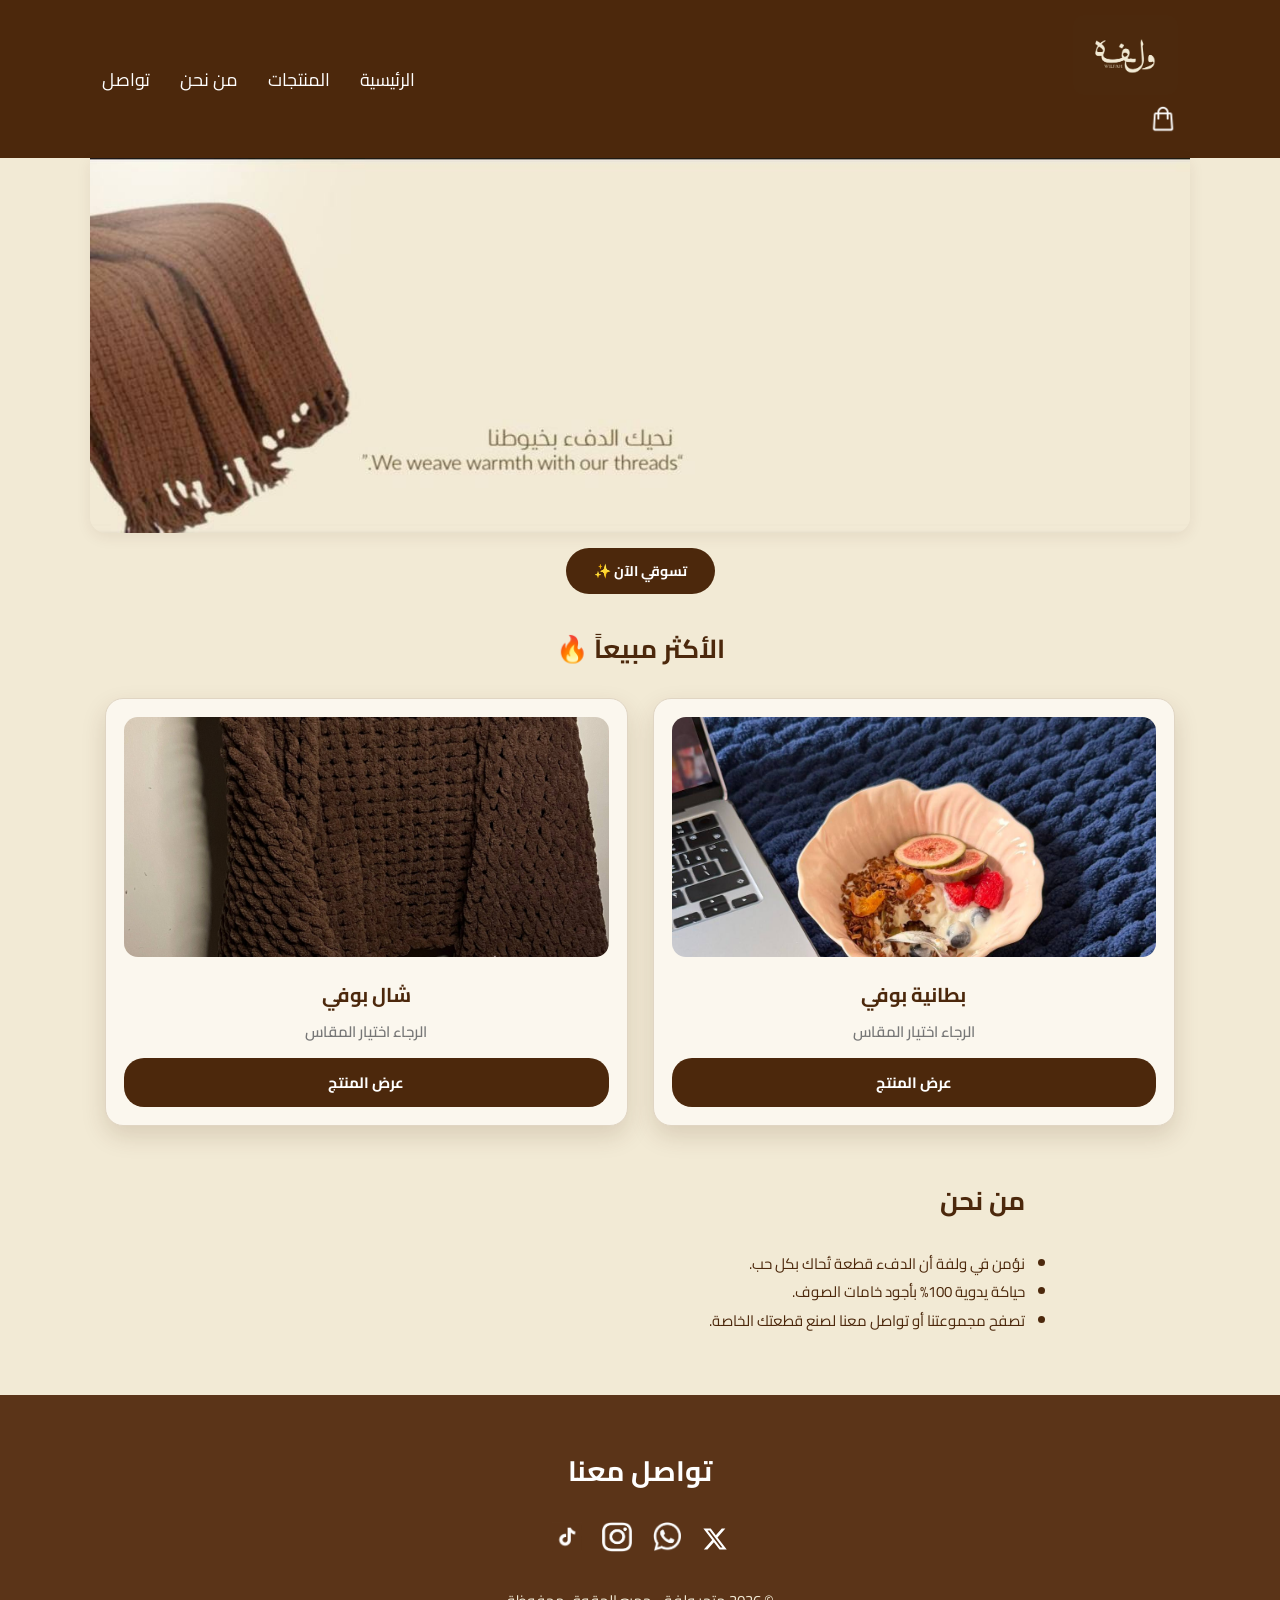
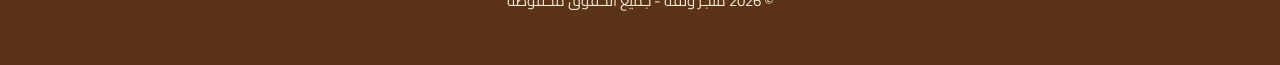
==== index.html @ d5dee1ca "Fix HTML encoding issues in index.html" ====
<!DOCTYPE html>
<html lang="ar" dir="rtl">

<head>
    <meta charset="UTF-8">
    <meta name="viewport" content="width=device-width, initial-scale=1.0">
    <title>ولفة | الصفحة الرئيسية</title>
    
    <link rel="stylesheet" href="https://cdnjs.cloudflare.com/ajax/libs/font-awesome/6.5.1/css/all.min.css">
    <link rel="stylesheet" href="wilfah.css">
    <link href="https://fonts.googleapis.com/css2?family=Cairo:wght@300;400;600;700&display=swap" rel="stylesheet">

    <style>
        * {
            box-sizing: border-box;
        }

        body {
            font-family: 'Cairo', sans-serif;
            margin: 0;
            padding: 0;
            background-color: #f2ead5; /* خلفية البيج الدافي الأصلي للمتجر */
        }

        /* تنسيق القسم الترحيبي بالصورة */
        .hero-section {
            width: 100%;
            margin-bottom: 25px;
            text-align: center;
        }

        .hero-img {
            width: 100%;
            max-width: 1100px;
            height: auto;
            display: block;
            margin: 0 auto;
            border-radius: 0 0 16px 16px;
            box-shadow: 0 4px 15px rgba(76, 40, 12, 0.08);
        }

        .hero-action {
            margin-top: 15px;
        }

        .btn-shop-now {
            display: inline-block;
            background-color: #4c280c;
            color: #ffffff;
            padding: 10px 28px;
            border-radius: 25px;
            text-decoration: none;
            font-weight: bold;
            font-size: 14px;
            transition: transform 0.2s, background-color 0.2s;
        }

        .btn-shop-now:hover {
            background-color: #351c08;
            transform: translateY(-2px);
        }

        .products-section {
            max-width: 1100px;
            margin: 30px auto;
            padding: 0 15px;
            text-align: center;
        }

        .products-section h2 {
            color: #4c280c;
            font-size: 26px;
            margin-bottom: 25px;
        }

        /* شبكة المنتجات لتعرض منتجين بجانب بعض */
        .products-grid {
            display: grid;
            grid-template-columns: repeat(2, 1fr);
            gap: 12px;
            justify-content: center;
        }

        /* تعديل بطاقة المنتج بظل واضح ولون خلفية متباين */
        .product-card {
            background-color: #fbf7ee;
            border: 1px solid #e0d5c3;
            border-radius: 18px;
            padding: 12px;
            display: flex;
            flex-direction: column;
            align-items: center;
            box-shadow: 0 10px 25px rgba(76, 40, 12, 0.15);
            transition: transform 0.3s ease, box-shadow 0.3s ease;
        }

        .product-card:hover {
            transform: translateY(-5px);
            box-shadow: 0 15px 32px rgba(76, 40, 12, 0.22);
        }

        .product-card-link {
            width: 100%;
            display: block;
        }

        .product-card img {
            width: 100%;
            height: 160px;
            object-fit: cover;
            border-radius: 14px;
            background-color: #f2ead5;
        }

        .product-card h3 {
            color: #4c280c;
            margin: 10px 0 4px 0;
            font-size: 16px;
        }

        .product-card .price {
            color: #777;
            font-size: 13px;
            margin-bottom: 12px;
            font-weight: 600;
        }

        .btn-view-product {
            display: block;
            width: 100%;
            background-color: #4c280c;
            color: #ffffff;
            text-decoration: none;
            padding: 8px 0;
            border-radius: 20px;
            font-weight: bold;
            font-size: 13px;
            text-align: center;
            transition: background-color 0.2s;
        }

        .btn-view-product:hover {
            background-color: #351c08;
        }

        @media (min-width: 768px) {
            .products-grid {
                gap: 25px;
            }
            .product-card {
                padding: 18px;
            }
            .product-card img {
                height: 240px;
            }
            .product-card h3 {
                font-size: 20px;
            }
            .product-card .price {
                font-size: 15px;
            }
            .btn-view-product {
                padding: 10px 0;
                font-size: 15px;
            }
        }
    </style>
</head>

<body>

<header>
    <nav>
        <div class="header-top">
            <div class="logo">
                <a href="index.html">
                    <img src="wilfah%20logo.jpg" alt="ولفة">
                </a>
            </div>

            <a href="cart.html" class="cart-btn">
                <img src="./cart1.png" alt="سلة التسوق">
            </a>
        </div>

        <ul>
            <li><a href="index.html">الرئيسية</a></li>
            <li><a href="products.html">المنتجات</a></li>
            <li><a href="#about">من نحن</a></li>
            <li><a href="#contact">تواصل</a></li>
        </ul>
    </nav>
</header>

<main>
    <!-- القسم الترحيبي -->
    <section class="hero-section">
        <img src="hedar%20wilfah.jpg" alt="نحيك الدفء بخيوطنا" class="hero-img">
        <div class="hero-action">
            <a href="products.html" class="btn-shop-now">تسوقي الآن ✨</a>
        </div>
    </section>

    <!-- قسم الأكثر مبيعاً -->
    <section class="products-section">
        <h2>الأكثر مبيعاً 🔥</h2>

        <div class="products-grid">
            
            <!-- المنتج الأول: بطانية بوفي -->
            <div class="product-card">
                <a href="product.html?id=blanket" class="product-card-link">
                    <img src="blanket.jpg" alt="بطانية بوفي" onerror="this.src='wilfah%20logo.jpg'">
                </a>
                <h3>بطانية بوفي</h3>
                <p class="price">الرجاء اختيار المقاس</p>
                <a href="product-details.html?id=blanket" class="btn-view-product">عرض المنتج</a>
            </div>

            <!-- المنتج الثاني: شال بوفي -->
            <div class="product-card">
                <a href="product.html?id=shawl" class="product-card-link">
                    <img src="shawl.jpg" alt="شال بوفي" onerror="this.src='wilfah%20logo.jpg'">
                </a>
                <h3>شال بوفي</h3>
                <p class="price">الرجاء اختيار المقاس</p>
                <a href="product-details.html?id=shawl" class="btn-view-product">عرض المنتج</a>
            </div>

        </div>
    </section>

    <!-- قسم من نحن -->
    <section id="about" class="products-section" style="text-align: right; max-width: 800px; margin-top: 50px;">
        <h2>من نحن</h2>
        <ul style="line-height: 1.9; color: #4c280c; font-size: 15px;">
            <li>نؤمن في ولفة أن الدفء قطعة تُحاك بكل حب.</li>
            <li>حياكة يدوية 100% بأجود خامات الصوف.</li>
            <li>تصفح مجموعتنا أو تواصل معنا لصنع قطعتك الخاصة.</li>
        </ul>
    </section>
</main>

<footer id="contact">
    <h3>تواصل معنا</h3>
    <a href="https://x.com/Wilfahsa" class="footer-link" target="_blank" aria-label="X Twitter">
        <svg xmlns="http://www.w3.org/2000/svg" width="26" height="26" viewBox="0 0 24 24" fill="white">
            <path d="M18.244 2.25h3.308l-7.227 8.26 8.502 11.24H16.17l-5.214-6.817L4.99 21.75H1.68l7.73-8.835L1.254 2.25H8.08l4.713 6.231zm-1.161 17.52h1.833L7.084 4.126H5.117z"/>
        </svg>
    </a>
    <a href="https://wa.me/966561565969" class="footer-link" target="_blank">
        <img src="whatsapp.PNG" alt="WhatsApp">
    </a>
    <a href="https://www.instagram.com/wilfahsa" class="footer-link" target="_blank">
        <img src="insta.PNG" alt="Instagram">
    </a>
    <a href="https://www.tiktok.com/@wilfah.sa?_r=1&_t=ZS-99pu411m3y3" class="footer-link" target="_blank">
        <img src="tiktok.PNG" alt="tiktok">
    </a>
    <p>©️ 2026 متجر ولفة - جميع الحقوق محفوظة</p>
</footer>

</body>
</html>
---- wilfah.css ----
Html {
    scroll-behavior: smooth;
}

* {
    margin: 0;
    padding: 0;
    box-sizing: border-box;
    font-family: 'Cairo', sans-serif;
}

body {
    background: #f2ead5;
    color: #4c280c;
}


/* =================================
   HEADER
================================= */

header {
    background: #4c280c;
    padding: 15px 8%;
}

nav {
    display: flex;
    justify-content: space-between;
    align-items: center;
}

.logo img {
    height: 80px;
    border-radius: 10px;
}

nav ul {
    display: flex;
    list-style: none;
    gap: 30px;
}

nav ul li a {
    text-decoration: none;
    color: white;
    font-size: 18px;
    transition: 0.3s;
}

nav ul li a:hover {
    color: #e7c7a3;
}


/* =================================
   CART BUTTON
================================= */

.cart-btn {
    background: transparent;
    padding: 0;
    border-radius: 0;
}

.cart-btn img {
    width: 30px;
    height: 30px;
}


/* =================================
   HERO
================================= */

.hero {
    display: flex;
    justify-content: space-between;
    align-items: center;
    padding: 80px 8%;
}

.text {
    width: 50%;
}

.text h1 {
    font-size: 50px;
    margin-bottom: 20px;
}

.text p {
    font-size: 20px;
    line-height: 2;
    margin-bottom: 25px;
    font-weight: bold;
}

.hero-btn {
    display: inline-block;
    background: #5b3418;
    color: white;
    text-decoration: none;
    font-weight: bold;
    padding: 15px 30px;
    border-radius: 35px;
    box-shadow: 0 8px 20px rgba(76, 40, 12, 0.22);
    transition: 0.3s;
}

.hero-btn:hover {
    opacity: 0.9;
}

.image {
    width: 40%;
    text-align: center;
}

.image img {
    width: 100%;
    max-width: 350px;
    border-radius: 20px;
    box-shadow: 0 12px 30px rgba(76, 40, 12, 0.20);
}


/* =================================
   PRODUCTS
================================= */

.products {
    padding: 70px 8%;
    text-align: center;
}

.products h2 {
    font-size: 40px;
    margin-bottom: 40px;
}

.cards {
    display: flex;
    justify-content: center;
    gap: 30px;
    flex-wrap: wrap;
}

.card-link {
    text-decoration: none;
    color: inherit;
    display: block;
}

.card {
    background: #fbf7ee;
    width: 280px;
    padding: 25px;
    border-radius: 20px;
    border: 1px solid #e0d5c3;
    /* ظل أعمق وأوضح لبروز كروت المنتجات */
    box-shadow: 0 12px 28px rgba(76, 40, 12, 0.14);
    transition: transform 0.3s ease, box-shadow 0.3s ease;
}

.card:hover {
    transform: translateY(-6px);
    box-shadow: 0 18px 36px rgba(76, 40, 12, 0.20);
}

.card img {
    width: 100%;
    height: 230px;
    object-fit: cover;
    border-radius: 15px;
    margin-bottom: 15px;
}

.card h3 {
    margin-bottom: 15px;
}

.card p {
    font-size: 22px;
    color: #8b5e3c;
    margin-bottom: 20px;
}

.card button {
    background: #5b3418;
    color: white;
    border: none;
    padding: 12px 25px;
    border-radius: 30px;
    cursor: pointer;
}

.product-details-btn {
    display: inline-block;
    background: #4c280c;
    color: white;
    text-decoration: none;
    padding: 10px 20px;
    border-radius: 8px;
    margin-top: 10px;
}


/* =================================
   ABOUT
================================= */

.about {
    padding: 80px 8%;
    background: #f2ead5;
    text-align: right;
}

.about h2 {
    font-size: 30px;
    color: #5b3418;
    margin-bottom: 20px;
    font-weight: bold;
}

.about p {
    max-width: 800px;
    margin: auto;
    font-size: 20px;
    line-height: 2;
    color: #4b2e19;
}

.about ul {
    width: fit-content;
    margin: 20px auto;
    text-align: right;
    line-height: 2.2;
    color: #4b2e19;
}


/* =================================
   FOOTER
================================= */

footer {
    background: #5b3418;
    color: white;
    text-align: center;
    width: 100%;
    padding: 50px 8%;
    margin-top: 60px;
}

footer h3 {
    font-size: 28px;
    margin-bottom: 25px;
    color: white;
}

footer .footer-link {
    display: inline-block;
    margin: 0 8px;
    text-decoration: none;
}

footer .footer-link img {
    width: 30px;
    height: 30px;
    object-fit: contain;
    transition: 0.3s;
}

footer .footer-link img:hover {
    transform: scale(1.15);
}

footer p {
    margin-top: 25px;
    font-size: 15px;
    color: #f2ead5 !important;
}

footer p,
footer p span,
footer p::first-letter {
    color: #f2ead5 !important;
}


/* =================================
   PRODUCT DETAILS
================================= */

.product-details {
    max-width: 1100px;
    margin: 60px auto;
    padding: 30px;
    display: flex;
    gap: 60px;
    align-items: center;
    background: #fbf7ee;
    border-radius: 20px;
    border: 1px solid #e0d5c3;
    box-shadow: 0 12px 28px rgba(76, 40, 12, 0.14);
}

.product-image {
    flex: 1;
    text-align: center;
}

.product-image img {
    width: 100%;
    max-width: 450px;
    height: 450px;
    object-fit: contain;
    border-radius: 20px;
}

.product-info {
    flex: 1;
}

.product-info h1 {
    color: #4c280c;
    font-size: 32px;
    margin-bottom: 20px;
}

.product-info p {
    font-size: 18px;
    line-height: 2;
    margin-bottom: 20px;
}

.product-info h2 {
    color: #4c280c;
    font-size: 28px;
    margin-bottom: 30px;
}

.product-option {
    margin-bottom: 25px;
}

.product-option label {
    display: block;
    margin-bottom: 10px;
    font-weight: 600;
}

.product-option select,
.product-option input {
    width: 100%;
    max-width: 300px;
    padding: 12px;
    border: 1px solid #d8cbb7;
    border-radius: 10px;
    background: #f5eedf;
    font-family: Cairo, sans-serif;
    font-size: 16px;
}

.product-option textarea {
    width: 100%;
    max-width: 500px;
    padding: 12px;
    border: 1px solid #d8cbb7;
    border-radius: 10px;
    background: #f5eedf;
    font-family: Cairo, sans-serif;
    font-size: 16px;
    resize: vertical;
}


/* =================================
   PRODUCT PAGE & CART CARDS
================================= */

.product-page {
    max-width: 1100px;
    margin: 60px auto;
    padding: 30px;
    display: grid;
    grid-template-columns: 1fr 1fr;
    gap: 60px;
    align-items: start;
}

/* كروت السلة */
.cart-card,
.cart-product,
.empty-cart {
    background: #fbf7ee !important;
    border: 1px solid #e0d5c3 !important;
    border-radius: 18px !important;
    box-shadow: 0 12px 28px rgba(76, 40, 12, 0.14) !important;
}

.product-image-box {
    text-align: center;
    display: flex;
    flex-direction: column;
    align-items: center;
    width: 100%;
}

.product-main-image {
    width: 100%;
    max-width: 500px;
    height: 500px;
    border-radius: 25px;
    object-fit: cover;
    box-shadow: 0 12px 28px rgba(76, 40, 12, 0.15);
}

.product-price {
    font-size: 28px;
    font-weight: 700;
    color: #4c280c;
    margin-bottom: 30px;
}


/* =================================
   CUSTOMIZATION
================================= */

.blanket-customization {
    margin-top: 30px;
}

.blanket-customization h3 {
    color: #4c280c;
    font-size: 24px;
    margin-bottom: 20px;
}

.custom-option {
    background: #f5eedf;
    padding: 18px;
    border-radius: 15px;
    margin-bottom: 15px;
    border: 1px solid #e0d5c3;
    box-shadow: 0 6px 16px rgba(76, 40, 12, 0.08);
}

.option-title {
    display: flex;
    justify-content: space-between;
    align-items: center;
    margin-bottom: 15px;
    font-weight: 600;
}


/* =================================
   QUANTITY
================================= */

.quantity-control {
    display: flex;
    align-items: center;
    gap: 12px;
}

.quantity-control button {
    width: 38px;
    height: 38px;
    border: none;
    border-radius: 10px;
    background: #4c280c;
    color: #f2ead5;
    font-size: 22px;
    cursor: pointer;
}

.quantity-control span {
    min-width: 30px;
    text-align: center;
    font-weight: 700;
}

.quantity-control input {
    width: 60px;
    text-align: center;
    padding: 8px;
    border: 1px solid #d8cbb7;
    border-radius: 8px;
    background: #f5eedf;
    font-family: "Cairo", sans-serif;
}


/* =================================
   LETTERS
================================= */

.letters-note {
    margin-top: 20px;
    padding-top: 15px;
    border-top: 1px solid #ded4c5;
}

.letters-note label {
    display: block;
    font-weight: 700;
    margin-bottom: 5px;
}

.letters-note p {
    font-size: 14px;
    margin-bottom: 10px;
}

.letters-note input {
    width: 100%;
    padding: 13px;
    border: 1px solid #d8cbb7;
    border-radius: 10px;
    background: #f5eedf;
    font-family: "Cairo", sans-serif;
}


/* =================================
   TOTAL PRICE & ADD TO CART
================================= */

.total-price {
    margin-top: 30px;
    padding: 20px;
    background: #f5eedf;
    border-radius: 15px;
    font-size: 20px;
    border: 1px solid #e0d5c3;
    box-shadow: 0 6px 16px rgba(76, 40, 12, 0.08);
}

.total-price strong {
    color: #4c280c;
    font-size: 25px;
}

.add-cart-btn {
    width: 100%;
    margin-top: 20px;
    padding: 16px;
    border: none;
    border-radius: 14px;
    background: #4c280c;
    color: #f2ead5;
    font-family: "Cairo", sans-serif;
    font-size: 18px;
    cursor: pointer;
    box-shadow: 0 8px 20px rgba(76, 40, 12, 0.20);
    transition: 0.3s;
}

.add-cart-btn:hover {
    opacity: 0.9;
}


/* =========================================
   معرض صور المنتج والتكبير
========================================= */

.product-thumbnails {
    display: flex;
    gap: 10px;
    margin-top: 12px;
    width: 100%;
    overflow-x: auto;
    padding-bottom: 5px;
}

.product-thumbnail {
    width: 75px;
    height: 75px;
    min-width: 75px;
    object-fit: cover;
    border-radius: 10px;
    cursor: pointer;
    border: 2px solid transparent;
    background: #f2ead5;
}

.product-thumbnail:hover,
.product-thumbnail.active {
    border-color: #4c280c;
}

.image-modal {
    display: none;
    position: fixed;
    z-index: 9999;
    inset: 0;
    background: rgba(0, 0, 0, 0.85);
    align-items: center;
    justify-content: center;
    padding: 20px;
}

.image-modal.active {
    display: flex;
}

.image-modal img {
    max-width: 90%;
    max-height: 85vh;
    object-fit: contain;
    border-radius: 12px;
}

.image-modal-close {
    position: absolute;
    top: 20px;
    right: 30px;
    color: white;
    font-size: 40px;
    cursor: pointer;
    z-index: 10001;
}

.image-modal-arrow {
    position: absolute;
    top: 50%;
    transform: translateY(-50%);
    width: 45px;
    height: 45px;
    border: none;
    border-radius: 50%;
    background: white;
    color: #4c280c;
    font-size: 25px;
    cursor: pointer;
    z-index: 10001;
}

.image-modal-prev { left: 25px; }
.image-modal-next { right: 25px; }


/* =================================
   GIFT DETAILS
================================= */

#gift-details {
    display: none;
    margin-top: 20px;
    padding-top: 20px;
    border-top: 1px solid #eee;
}

#gift-details.show {
    display: block;
}

.gift-form-grid {
    display: grid;
    grid-template-columns: 1fr 1fr;
    gap: 18px;
}

.gift-form-full {
    grid-column: 1 / -1;
}

.gift-message-box {
    background: #f5eedf;
    color: #4c280c;
    padding: 14px 16px;
    border-radius: 10px;
    margin-bottom: 20px;
    line-height: 1.8;
    border: 1px solid #e0d5c3;
}


/* =================================
   MOBILE RESPONSIVE (الشاشات الصغيرة)
================================= */

@media (max-width: 768px) {

    header {
        padding: 12px 5%;
    }

    nav {
        display: flex;
        flex-direction: column;
        gap: 12px;
    }

    .header-top {
        display: flex;
        justify-content: space-between;
        align-items: center;
        width: 100%;
    }

    nav ul {
        display: flex;
        flex-direction: row;
        justify-content: center;
        flex-wrap: wrap;
        gap: 15px;
        width: 100%;
    }

    nav ul li a {
        font-size: 15px;
    }

    .hero {
        flex-direction: column;
        text-align: center;
        padding: 40px 5%;
    }

    .text,
    .image {
        width: 100%;
    }

    .text h1 {
        font-size: 32px;
    }

    .image img {
        margin-top: 20px;
    }

    .products {
        padding: 40px 3%;
    }

    .products h2 {
        font-size: 28px;
        margin-bottom: 25px;
    }

    .cards {
        display: grid;
        grid-template-columns: repeat(2, 1fr);
        gap: 12px;
    }

    .card {
        width: 100%;
        padding: 12px;
        border-radius: 15px;
    }

    .card img {
        height: 140px;
        border-radius: 10px;
        margin-bottom: 10px;
    }

    .card h3 {
        font-size: 15px;
        margin-bottom: 8px;
    }

    .card p {
        font-size: 16px;
        margin-bottom: 12px;
    }

    .card button,
    .product-details-btn {
        padding: 8px 12px;
        font-size: 13px;
        border-radius: 20px;
        width: 100%;
    }

    .about {
        padding: 50px 5%;
        text-align: center;
    }

    footer {
        padding: 35px 15px;
        margin-top: 30px;
    }

    footer h3 {
        font-size: 22px;
    }

    .product-details,
    .product-page {
        grid-template-columns: 1fr;
        flex-direction: column;
        margin: 20px 10px;
        padding: 15px;
        gap: 25px;
    }

    .product-main-image,
    .product-image img {
        height: 280px;
    }

    .product-info h1 {
        font-size: 24px;
    }

    .gift-form-grid {
        grid-template-columns: 1fr;
        gap: 10px;
    }

    .gift-form-full {
        grid-column: auto;
    }

    .product-thumbnail {
        width: 60px;
        height: 60px;
        min-width: 60px;
    }

    .image-modal img {
        max-width: 95%;
        max-height: 75vh;
    }

    .image-modal-close {
        top: 10px;
        right: 15px;
        font-size: 35px;
    }

    .image-modal-arrow {
        width: 38px;
        height: 38px;
        font-size: 18px;
    }

    .image-modal-prev { left: 8px; }
    .image-modal-next { right: 8px; }
}
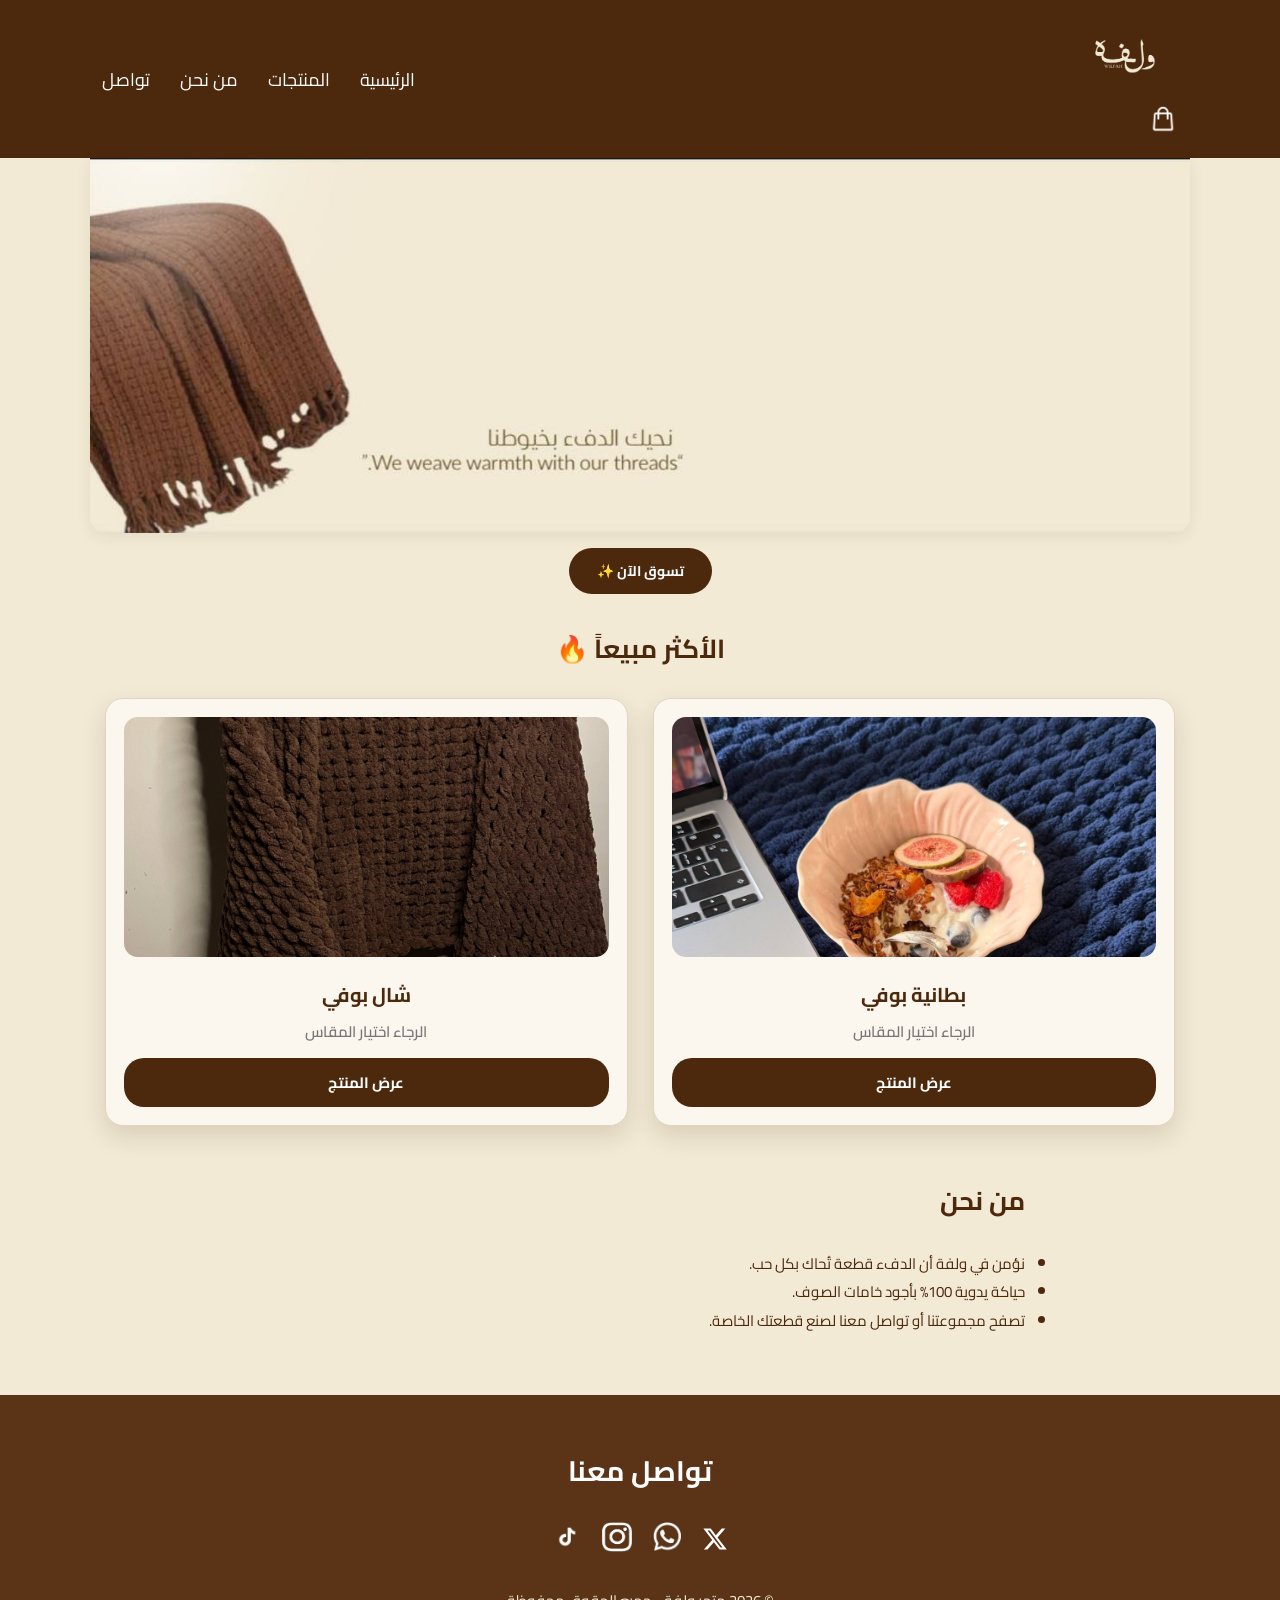
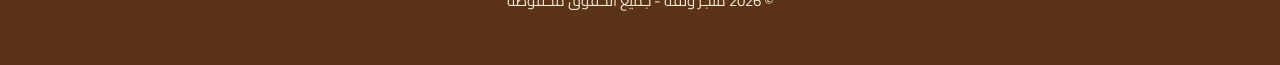
==== commit 39147390: "Update index.html" ====
--- a/index.html
+++ b/index.html
@@ -197,7 +197,7 @@
     <section class="hero-section">
         <img src="hedar%20wilfah.jpg" alt="نحيك الدفء بخيوطنا" class="hero-img">
         <div class="hero-action">
-            <a href="products.html" class="btn-shop-now">تسوقي الآن ✨</a>
+            <a href="products.html" class="btn-shop-now">تسوق الآن ✨</a>
         </div>
     </section>
 
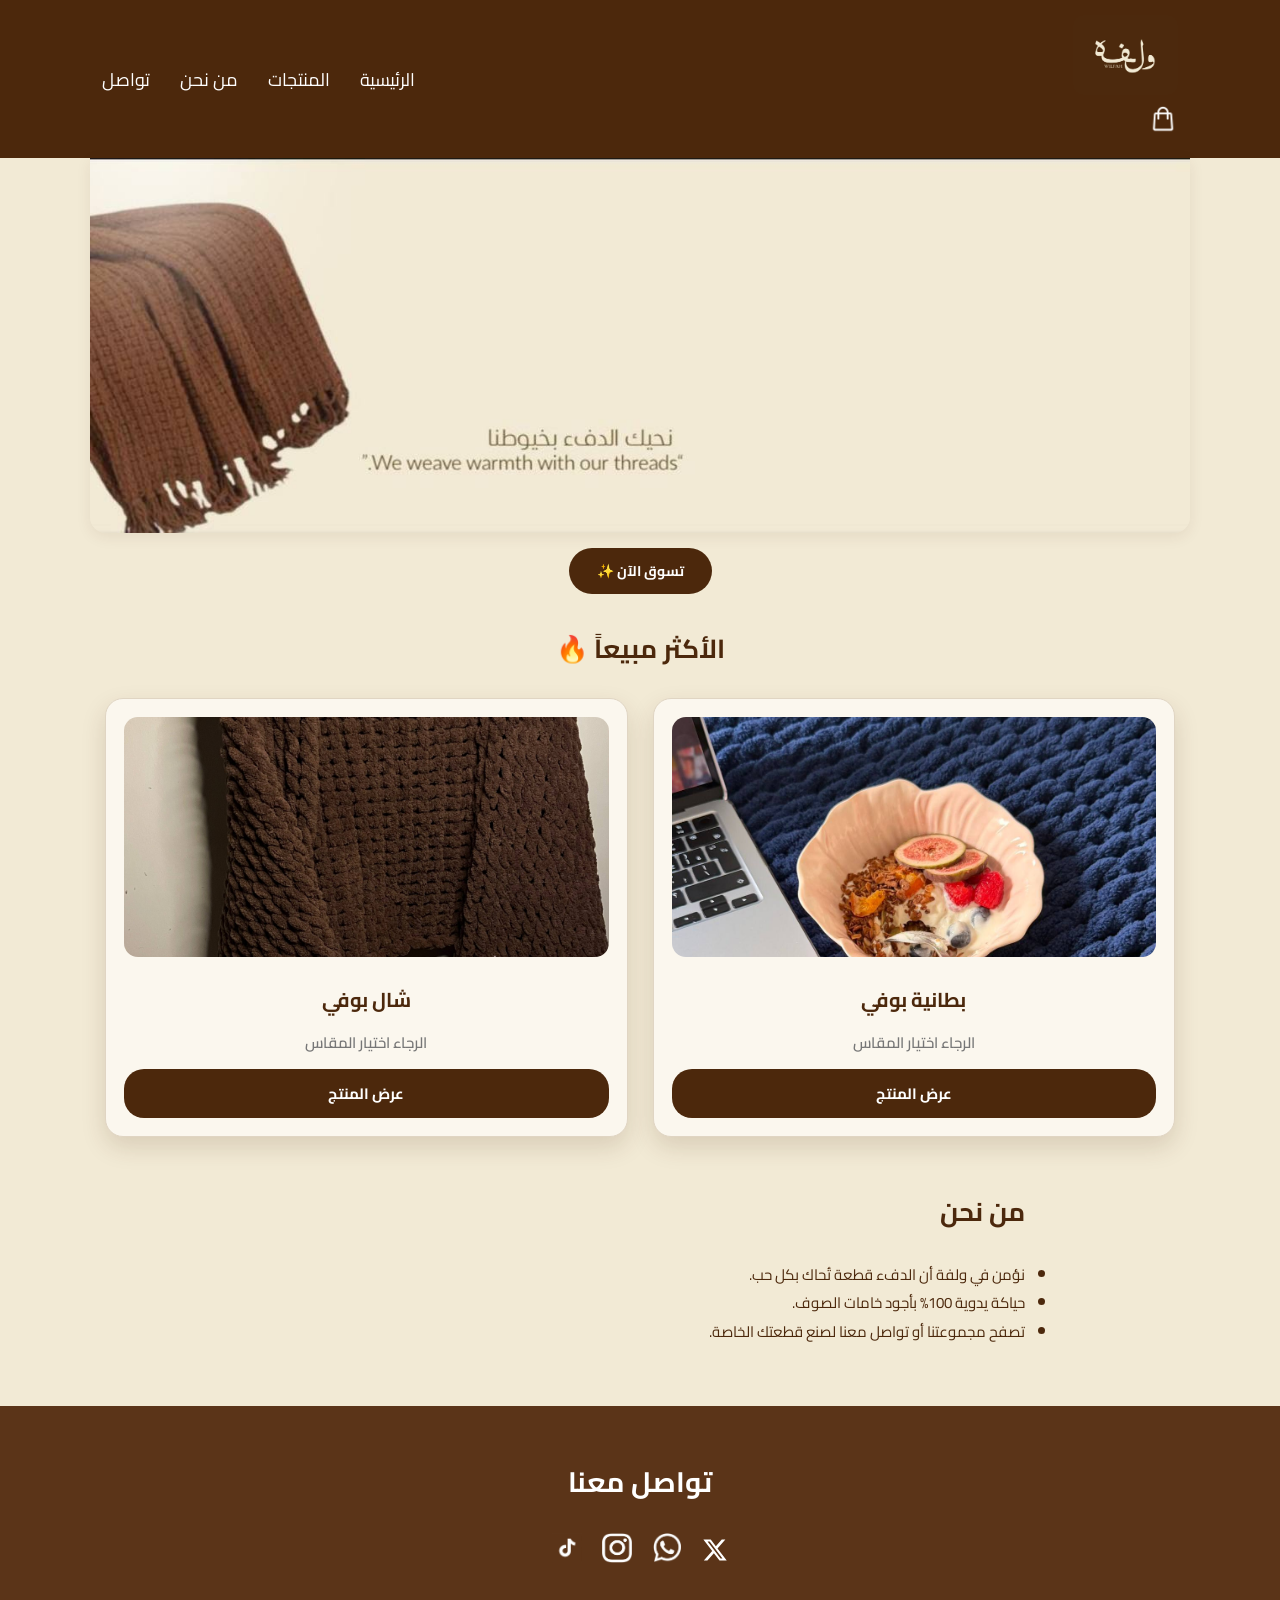
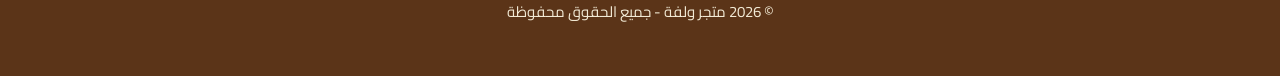
==== commit ca4f4e25: "Update index.html" ====
--- a/index.html
+++ b/index.html
@@ -2,6 +2,7 @@
 <html lang="ar" dir="rtl">
 
 <head>
+    <meta name="google-site-verification" content="kiUvC8_cwFcKUTEEatswpKgN4rVV8Y2f2ZMP5cYU7Mk" />
     <meta charset="UTF-8">
     <meta name="viewport" content="width=device-width, initial-scale=1.0">
     <title>ولفة | الصفحة الرئيسية</title>
@@ -199,8 +200,6 @@
         <div class="hero-action">
             <a href="products.html" class="btn-shop-now">تسوق الآن ✨</a>
         </div>
-    </section>
-
     <!-- قسم الأكثر مبيعاً -->
     <section class="products-section">
         <h2>الأكثر مبيعاً 🔥</h2>
@@ -209,22 +208,22 @@
             
             <!-- المنتج الأول: بطانية بوفي -->
             <div class="product-card">
-                <a href="product.html?id=blanket" class="product-card-link">
+                <a href="product.html?product=blanket" class="product-card-link">
                     <img src="blanket.jpg" alt="بطانية بوفي" onerror="this.src='wilfah%20logo.jpg'">
                 </a>
                 <h3>بطانية بوفي</h3>
                 <p class="price">الرجاء اختيار المقاس</p>
-                <a href="product-details.html?id=blanket" class="btn-view-product">عرض المنتج</a>
+                <a href="product.html?id=blanket" class="btn-view-product">عرض المنتج</a>
             </div>
 
             <!-- المنتج الثاني: شال بوفي -->
             <div class="product-card">
-                <a href="product.html?id=shawl" class="product-card-link">
+                <a href="product.html?product=shawl" class="product-card-link">
                     <img src="shawl.jpg" alt="شال بوفي" onerror="this.src='wilfah%20logo.jpg'">
                 </a>
                 <h3>شال بوفي</h3>
                 <p class="price">الرجاء اختيار المقاس</p>
-                <a href="product-details.html?id=shawl" class="btn-view-product">عرض المنتج</a>
+                <a href="product.html?id=shawl" class="btn-view-product">عرض المنتج</a>
             </div>
 
         </div>
--- a/wilfah.css
+++ b/wilfah.css
@@ -848,3 +848,27 @@
     .image-modal-prev { left: 8px; }
     .image-modal-next { right: 8px; }
 }
+/* 1. توحيد ارتفاع الكروت داخل شبكة المنتجات */
+.products-grid {
+    display: grid;
+    grid-template-columns: repeat(2, 1fr);
+    gap: 12px;
+    align-items: stretch; /* تجعل جميع الكروت في نفس الصف بنفس الارتفاع تماماً */
+}
+
+/* 2. جعل الكرت يستغل كامل الارتفاع وتوزيع محتواه */
+.product-card {
+    display: flex;
+    flex-direction: column;
+    justify-content: space-between;
+    height: 100%;
+}
+
+/* 3. إعطاء مساحة ثابتة للعنوان تكفي سطرين لكل الكروت */
+.product-card h3 {
+    min-height: 48px;
+    display: flex;
+    align-items: center;
+    justify-content: center;
+    text-align: center;
+}
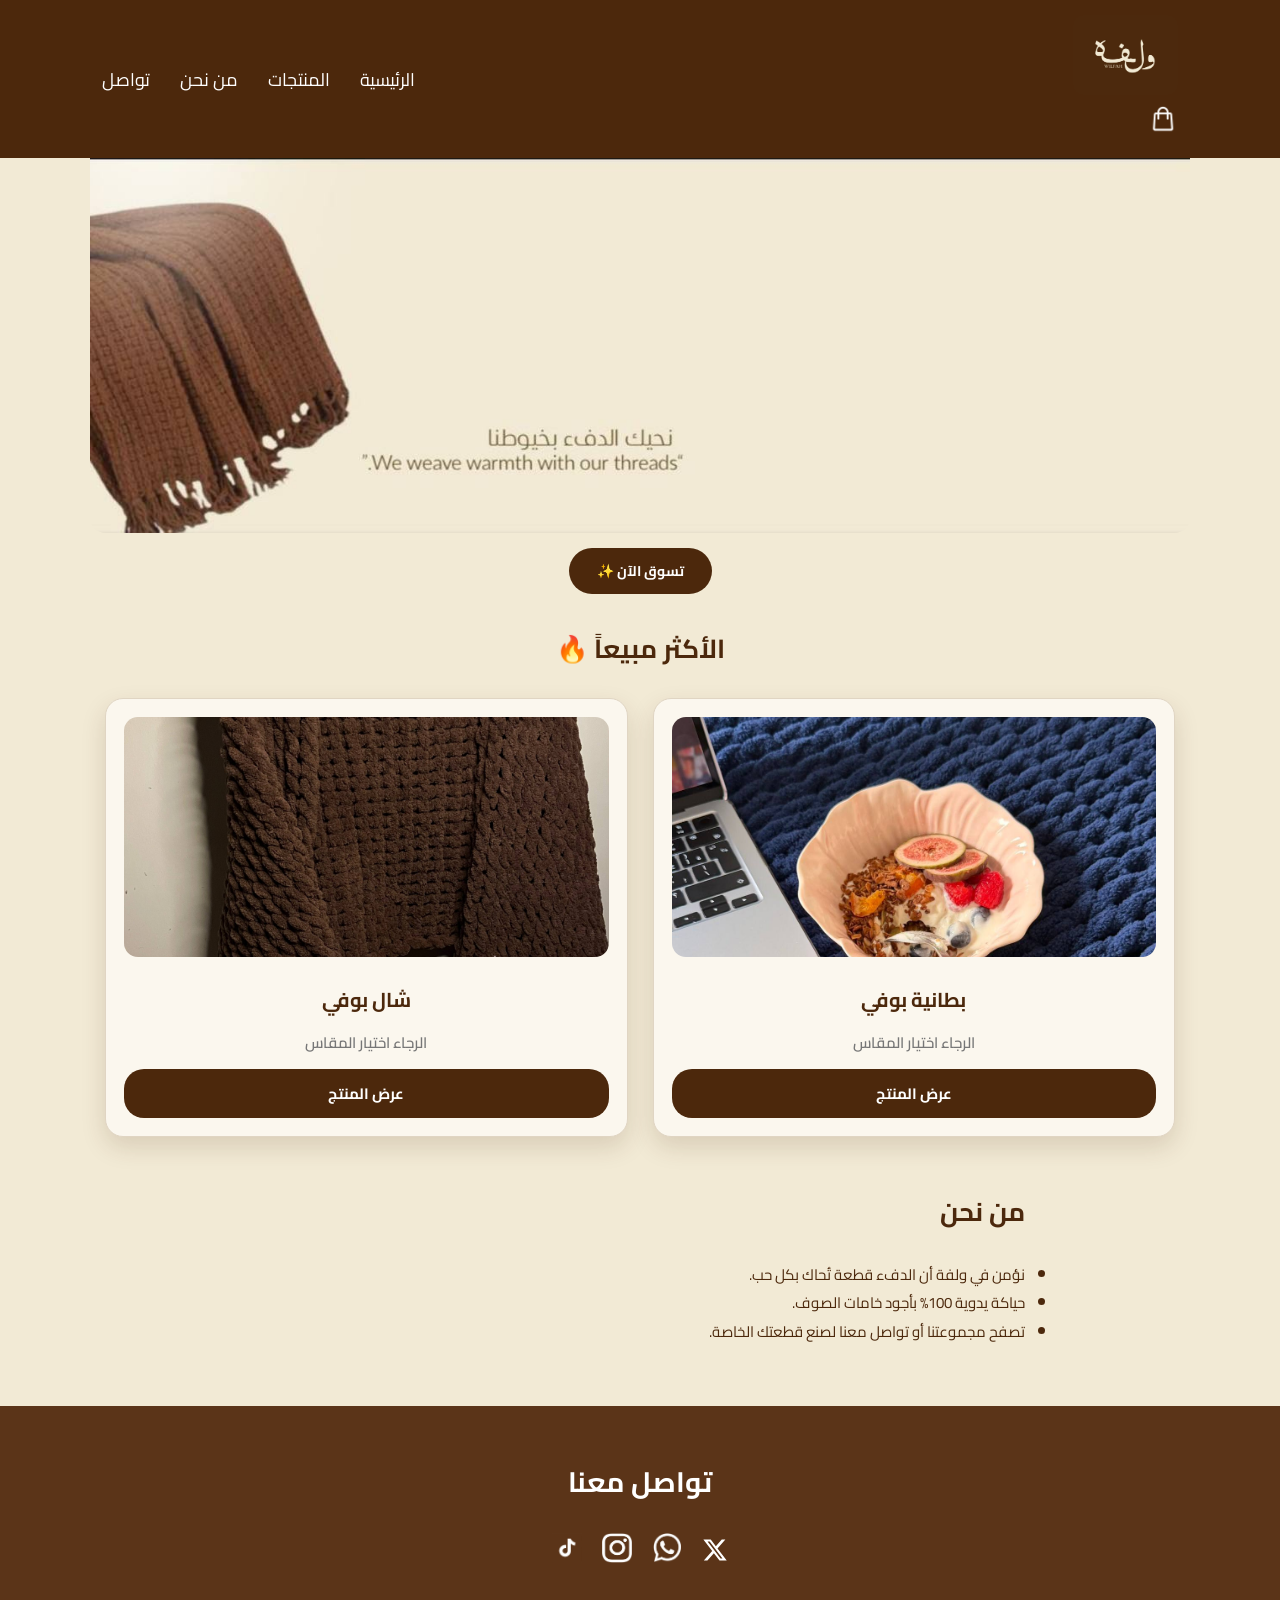
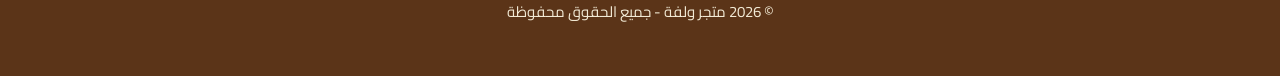
==== commit ce492885: "Update index.html" ====
--- a/index.html
+++ b/index.html
@@ -37,7 +37,7 @@
             display: block;
             margin: 0 auto;
             border-radius: 0 0 16px 16px;
-            box-shadow: 0 4px 15px rgba(76, 40, 12, 0.08);
+            box-shadow: 0 4px 15px rgba(0, 0, 0, 0.00);
         }
 
         .hero-action {
